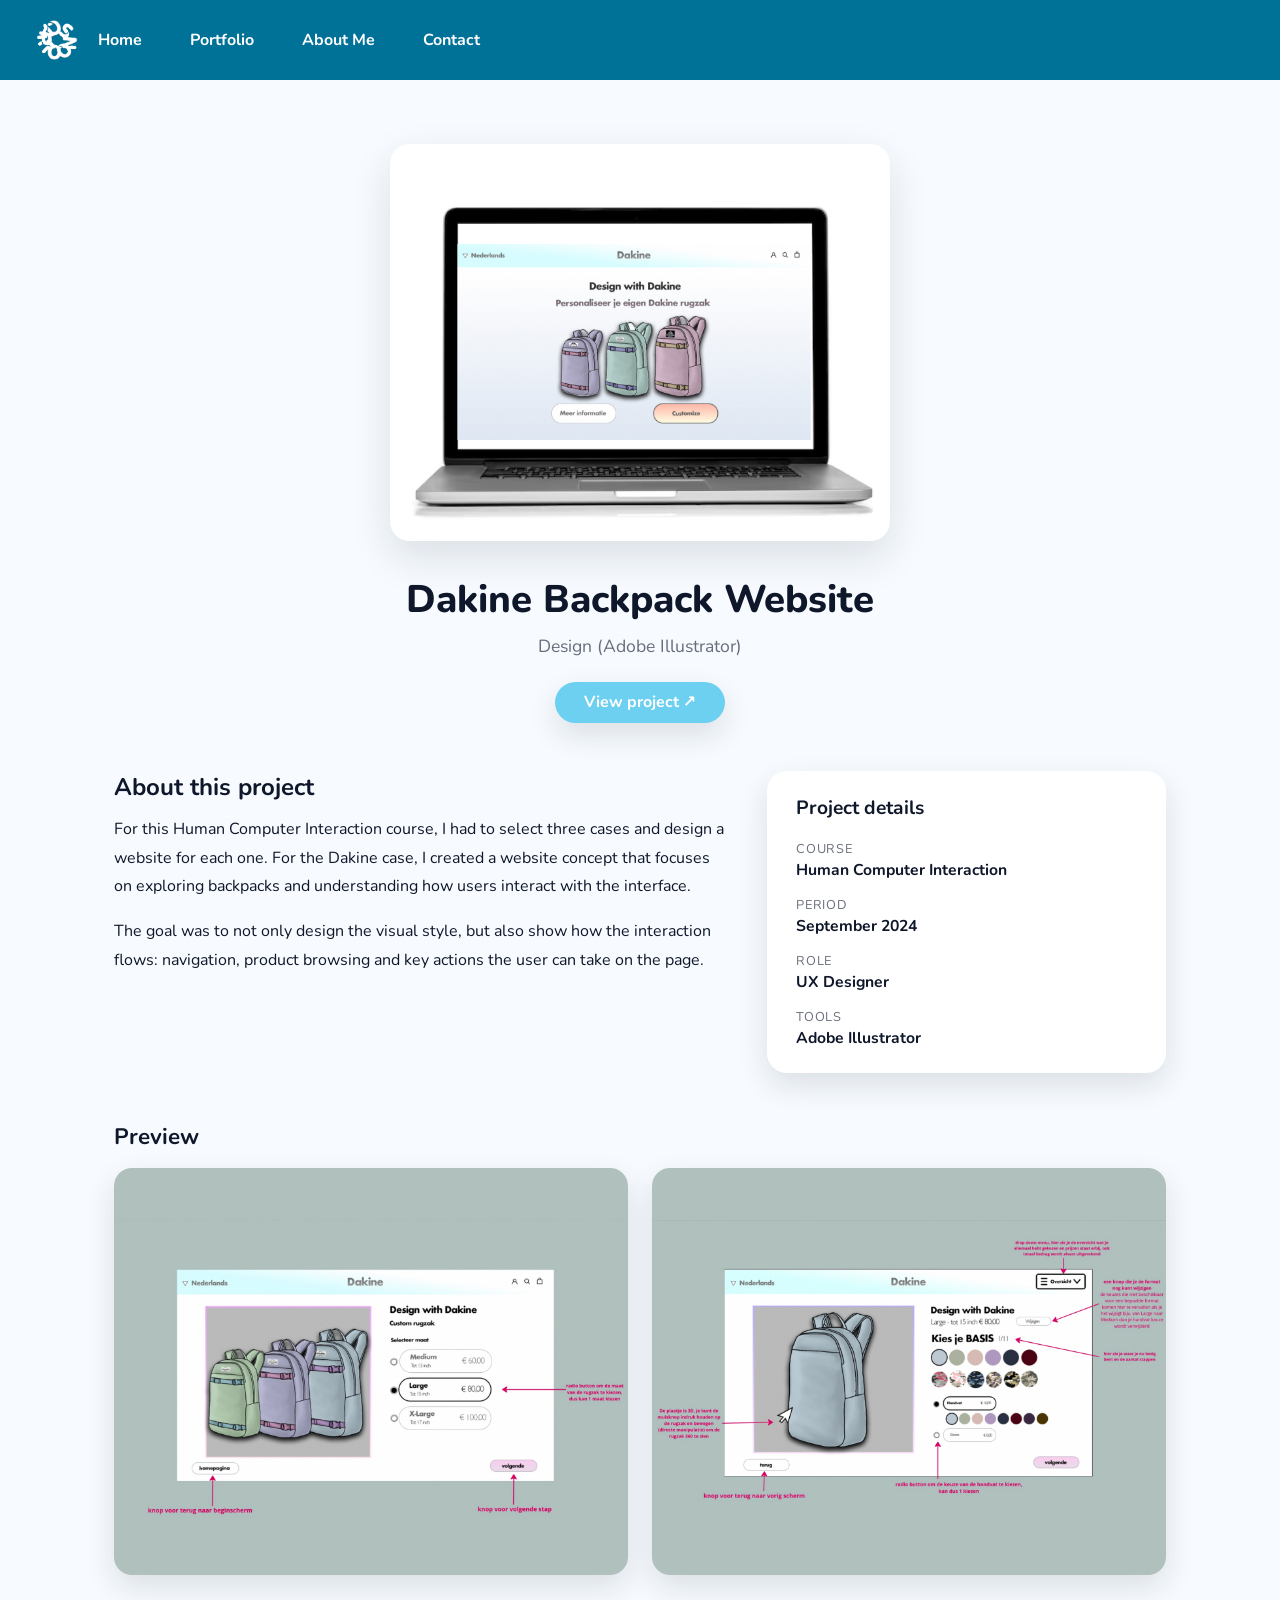
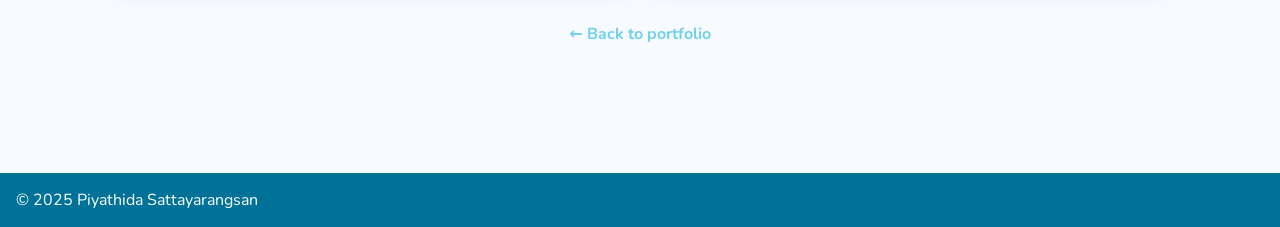
==== 1.html @ 5d140eda "Add files via upload" ====
<!DOCTYPE html>
<html lang="nl">
<head>
  <meta charset="UTF-8">
  <title>Portfolio</title>
  <meta name="viewport" content="width=device-width, initial-scale=1.0">
  <link rel="stylesheet" href="style.css">
</head>

<body class="project">
  <header>
    <!-- zelfde header als je homepagina -->
    <a href="./index.html">
      <img src="images/logo-cartoon.png" alt="homepagina">
    </a>

    <!-- hamburger button + nav zoals op je index -->
    <button aria-hidden="true">
      <!-- jouw svg -->
    </button>

    <nav>
      <button aria-label="Sluit menu">
        <!-- jouw close svg -->
      </button>
      <ul>
        <li><a href="index.html#home">Home</a></li>
        <li><a href="index.html#portfolio">Portfolio</a></li>
        <li><a href="index.html#aboutme">About Me</a></li>
        <li><a href="index.html#contact">Contact</a></li>
      </ul>
    </nav>
  </header>
   
  <main>

    <!-- HERO AFBEELDING -->
    <section class="project-hero">
      <img src="images/dakine.png" alt="Dakine backpack website">
    </section>

    <!-- TITEL + LINK -->
    <section class="project-header">
      <h1>Dakine Backpack Website</h1>
      <p class="project-subtitle">Design (Adobe Illustrator)</p>

      <a class="project-link" href="pdf/Design With Dakine-Cartoon Sattayarangsan-Klas Roze-Versie 06-10-24.pdf" target="_blank" rel="noopener">
        View project ↗
      </a>
    </section>

    <!-- TEKST + META IN TWEE KOLOMMEN -->
    <section class="project-layout">
      <div class="project-text">
        <h2>About this project</h2>
        <p>
          For this Human Computer Interaction course, I had to select three cases
          and design a website for each one. For the Dakine case, I created a
          website concept that focuses on exploring backpacks and understanding
          how users interact with the interface.
        </p>
        <p>
          The goal was to not only design the visual style, but also show how the
          interaction flows: navigation, product browsing and key actions the user
          can take on the page.
        </p>
      </div>

      <div class="project-meta">
        <h3>Project details</h3>
        <ul>
          <li>
            <span>Course</span>
            <strong>Human Computer Interaction</strong>
          </li>
          <li>
            <span>Period</span>
            <strong>September 2024</strong>
          </li>
          <li>
            <span>Role</span>
            <strong>UX Designer</strong>
          </li>
          <li>
            <span>Tools</span>
            <strong>Adobe Illustrator</strong>
          </li>
        </ul>
      </div>
    </section>

    <!-- EXTRA BEELDEN (OPTIONEEL) -->
    <section class="project-gallery">
      <h2>Preview</h2>
      <div class="project-gallery-grid">
        <img src="images/dakine1.jpg" alt="Dakine detail screen 1">
        <img src="images/dakine2.jpg" alt="Dakine detail screen 2">
      </div>
    </section>

    <!-- TERUGKNOP -->
    <section class="project-back">
      <a href="index.html#portfolio">← Back to portfolio</a>
    </section>

  </main>

  <footer>
    <p>© 2025 Piyathida Sattayarangsan</p>
  </footer>

  <script src="script.js"></script>
</body>
</html>
---- style.css ----
@import url('https://fonts.googleapis.com/css2?family=Nunito:ital,wght@0,200..1000;1,200..1000&display=swap');
/* ========= KLEUREN (OCEAN BUBBLES THEME) ========= */
:root {
  /* Backgrounds */
  --bg-color: #f7fbff;                 /* zachte oceaan-wit */
  --light-color: #ffffff;

  /* Ocean section colors */
  --ocean-bg: #81cce5;                 /* licht ocean */
  --ocean-bg-soft: #c3ecf9;            /* extra zacht */
  --bubble-color: rgba(255, 255, 255, 0.35);

  /* Brand */
  --primary-color: #6ed0f0;            /* link/accents */
  --second-color: #309cc1;             /* header/footer */
  --hover-color: #007298;              /* hover donkerder */

  /* Text */
  --dark-color: #0f172a;
  --mid-color: rgba(15, 23, 42, 0.62);

  /* UI */
  --border-color: rgba(15, 23, 42, 0.10);
  --shadow-color: rgba(15, 23, 42, 0.12);

  /* Transparant overlay (voor hero + menu overlay) */
  --transparant-color: rgba(43, 127, 184, 0.35);
}

/* ========= Dark mode ========= */
@media (prefers-color-scheme: dark) {
  :root {
    --bg-color: #061327;
    --light-color: #0b1b33;

    --ocean-bg: #0b3a54;
    --ocean-bg-soft: #0b2a45;
    --bubble-color: rgba(255, 255, 255, 0.10);

    --primary-color: #7dd3fc;
    --second-color: #0b2a45;
    --hover-color: #38bdf8;

    --dark-color: #eaf2ff;
    --mid-color: rgba(234, 242, 255, 0.70);

    --border-color: rgba(234, 242, 255, 0.12);
    --shadow-color: rgba(0, 0, 0, 0.55);

    --transparant-color: rgba(11, 42, 69, 0.65);
  }
}

/* ========= Hoge contrast ========= */
@media (prefers-contrast: more) {
  :root {
    --bg-color: #ffffff;
    --light-color: #ffffff;

    --primary-color: #003b73;
    --second-color: #003b73;
    --hover-color: #001a33;

    --dark-color: #000000;
    --mid-color: #111111;

    --border-color: #000000;
    --shadow-color: rgba(0, 0, 0, 0.35);

    --transparant-color: rgba(0, 59, 115, 0.20);

    --ocean-bg: #cfeaf3;
    --ocean-bg-soft: #eaf6fb;
    --bubble-color: rgba(255, 255, 255, 0.25);
  }

header li a, footer nav a, section a {
    text-decoration: underline;
  }
}


/* ========= REDUCE ANIMATION ========= */
@media (prefers-reduced-motion: reduce) {
  .index #home .hero-photo, .index #home .hero-photo::before {
    animation: none;
  }

  .reveal {
    opacity: 1;
    transform: none;
    transition: none;
  }
}

/* ========= SCROLL REVEAL ========= */

.reveal {
  opacity: 0;
  transform: translateY(40px);
  transition:
    opacity 0.7s ease,
    transform 0.7s ease;
}

/* wanneer zichtbaar */
.reveal.active {
  opacity: 1;
  transform: translateY(0);
}

/* kleine variatie (optioneel) */
.reveal.delay-1 { transition-delay: 0.1s; }
.reveal.delay-2 { transition-delay: 0.2s; }
.reveal.delay-3 { transition-delay: 0.3s; }

/* ========= GLOBAL ========= */
* {
  margin: 0;
  padding: 0;
  box-sizing: border-box;
  font-family: "Nunito", system-ui, -apple-system, BlinkMacSystemFont, sans-serif;
}

body {
  background-color: var(--bg-color);
}

/* skiplink */
.skiplink { 
  position: absolute; 
  top: -9999px; 
  left: 0; 
  background: var(--dark-color); 
  color: var(--light-color); 
  padding: 8px; 
  z-index: 100; 
} 

.skiplink:focus { 
  top: 0; 
}

/* ========= HEADER / NAV ========= */

header {
  background-color: var(--hover-color);
  display: flex;
  align-items: center;
  justify-content: flex-start;
  position: sticky;
  top: 0;
  z-index: 9999;
  padding: 0em 2em;
}

header img { 
  width: 50px;
  padding: 1em 0em;
  display: block;
}

header > nav ul li {
  padding: 1em 1em;
  list-style: none;
}

header li a {
  color: var(--light-color);
  text-decoration: none;
  font-weight: 700;
}

header li a:hover {
  color: var(--primary-color);
}

header button {
  appearance: none;
  border: none;
  background-color: transparent;
  height: 1rem;
  width: 1rem;
  margin-left: 1em;
  cursor: pointer;
}

header button svg {
  height: 100%;
  width: 100%;
}

/* MENU BUTTON VOLGORDE */
header > button {
  order: -1;
}

/* HET MENU (mobile overlay) */
header > nav {
  position: fixed;
  top: 0;
  left: 0;
  right: 0;
  bottom: 0;
  translate: 100%;
  display: none;
}

/* als het menu open is */
header > nav.toonMenu {
  display: block;
  translate: 0%;
  transition: 0.3s;
  padding: 2em;
  background:var(--transparant-color);
  backdrop-filter: blur(20px);
  background-size: 3em;
}

header > nav.toonMenu a {
  color: var(--light-color);
  font-size: 1.2rem;
}

header > nav.toonMenu li {
  background-color: transparent;
}

header > nav.toonMenu rect {
  appearance: none;
  border: none;
  background-color: transparent;
  height: 0;
  width: 0;
  padding-top: 0;
}
/* ========= HERO ========= */

.index #home {
  position: relative;
  overflow: hidden;

  /* ocean achtergrond */
  background: linear-gradient(180deg, var(--ocean-bg), var(--ocean-bg-soft), var(--bg-color));
  padding: 6.5em 2em;

  display: grid;
  grid-template-columns: 340px minmax(320px, 760px);
  column-gap: 3.5rem;
  row-gap: 1.5rem;
  align-items: center;
  justify-content: center;
}

/* ===== BUBBELS (meerdere lagen) ===== */
.index #home::before, .index #contact::before,.index #contact::after {
  content: "";
  position: absolute;
  inset: -40px;
  pointer-events: none;

  /* meerdere bubbels met radial-gradients */
  background:
    radial-gradient(circle at 12% 30%, rgba(255,255,255,0.28) 0 70px, transparent 72px),
    radial-gradient(circle at 20% 70%, rgba(255,255,255,0.18) 0 55px, transparent 57px),
    radial-gradient(circle at 38% 20%, rgba(255,255,255,0.15) 0 40px, transparent 42px),
    radial-gradient(circle at 60% 35%, rgba(255,255,255,0.14) 0 65px, transparent 67px),
    radial-gradient(circle at 78% 18%, rgba(255,255,255,0.16) 0 48px, transparent 50px),
    radial-gradient(circle at 88% 55%, rgba(255,255,255,0.12) 0 80px, transparent 82px),
    radial-gradient(circle at 70% 80%, rgba(255,255,255,0.10) 0 60px, transparent 62px);
  filter: blur(1px);
  opacity: 0.95;

  animation: bubbleFloat 2s ease-in-out infinite;
}

/* extra zachte haze laag */
.index #home::after {
  content: "";
  position: absolute;
  inset: 0;
  pointer-events: none;
  background: radial-gradient(circle at 50% 40%, rgba(255,255,255,0.10), transparent 60%);
  opacity: 0.9;
}

/* ===== FOTO ===== */
.index #home .hero-photo {
  grid-row: 1 / span 3;
  justify-self: center;
  position: relative;
  z-index: 2;

  width: 290px;
  height: 290px;
  border-radius: 999px;
  overflow: hidden;

  border: 5px solid rgba(255, 255, 255, 0.55);
  box-shadow: 0 26px 70px rgba(15, 23, 42, 0.25);
  animation: softFloat 9s ease-in-out infinite;
}


.index #home .hero-photo::before {
  content: "";
  position: absolute;
  inset: -28px;
  border-radius: 50%;
  background: rgba(255, 255, 255, 0.18);
  filter: blur(18px);
  z-index: -1;
  pointer-events: none;
  
}

.index #home .hero-photo img {
  width: 100%;
  height: 100%;
  object-fit: cover;
  transform: scale(1.03);
}

/* ===== GLASS PANEL voor LEESBAARHEID (tekst + buttons) ===== */
.index #home h1, .index #home p, .index #home > div:last-of-type {
  position: relative;
  z-index: 3;
}

.index #home h1 {
  font-size: 2rem;
  line-height: 1.4;
  font-weight: 900;
  color: #ffffff;
  text-shadow: 0 10px 25px rgba(15, 23, 42, 0.35);
}

/* tekst in een echte card */
.index #home p {
  margin-top: 0.9rem;
  max-width: 44rem;
  font-size: 1rem;
  line-height: 1.7;
  color: rgba(255, 255, 255, 0.96);
  text-shadow: 0 6px 18px rgba(15, 23, 42, 0.25);
  background: rgba(15, 23, 42, 0.18);
  border: 1px solid rgba(255, 255, 255, 0.18);
  padding: 1.05rem 1.2rem;
  border-radius: 18px;
  backdrop-filter: blur(10px);
}

/* ===== BUTTONS ===== */
.index #home > div:last-of-type {
  display: flex;
  gap: 1rem;
  flex-wrap: wrap;
  margin-top: 1.2rem;
}

.index #home > div:last-of-type a {
  background: rgba(255, 255, 255, 0.96);
  color: var(--dark-color);
  padding: 0.7em 1.6em;
  border-radius: 999px;
  font-weight: 800;
  text-decoration: none;

  box-shadow: 0 14px 35px rgba(15, 23, 42, 0.14);
  transition: transform 0.25s ease, box-shadow 0.25s ease, background 0.25s ease, color 0.25s ease;
}

.index #home > div:last-of-type a:hover {
  transform: translateY(-3px);
  box-shadow: 0 22px 55px rgba(15, 23, 42, 0.22);
  background: var(--hover-color);
  color: var(--light-color);
}

.index #home > div:last-of-type a:focus-visible {
  outline: 3px solid rgba(255, 255, 255, 0.95);
  outline-offset: 4px;
}

/* ===== ANIMATIES ===== */
@keyframes softFloat {
  0% { transform: translateY(0); }
  50% { transform: translateY(-10px); }
  100% { transform: translateY(0); }
}

@keyframes bubbleFloat {
  0% {
    transform: translateY(0) translateX(0);
  }
  50% {
    transform: translateY(-20px) translateX(10px);
  }
  100% {
    transform: translateY(0) translateX(0);
  }
}


/* ========= PORTFOLIO (SECTION 2) ========= */

.index section:nth-of-type(2) h2 {
  padding: 1.5em 0 0.5em;
  color: var(--dark-color);
  font-size: 2rem;
  text-align: center;
  font-weight: 800;
}

.index section:nth-of-type(2) h3 {
  padding-top: 1em;
  color: var(--dark-color);
  font-size: 1.2rem;
  text-align: center;
} 

.index section:nth-of-type(2) p {
  text-align: center;
  font-size: 1rem;
} 

/* Portfolio grid container – alleen de wrapper-div in #portfolio */
.index #portfolio > div {
  display: grid;
  grid-template-columns: repeat(3, 1fr);
  gap: 2rem;
  place-items: center;
  margin: 1.5em;
}

/* Elk projectkaartje */
.index #portfolio article {
  display: flex;
  flex-direction: column;
  align-items: center;
  justify-content: center;
  text-align: center;
  gap: 0.75rem;
  min-height: 320px;
}

/* Afbeelding in kaartje */
.index #portfolio article img {
  max-width: 300px;
  height: auto;
  border-radius: 10px;
  box-shadow: 0 16px 40px var(--shadow-color);
  transition: transform 0.25s ease, box-shadow 0.25s ease;
}

.index #portfolio article img:hover {
  transform: translateY(-3px);
  box-shadow: 0 5px 20px var(--primary-color);
}

/* ========= ABOUT ME (SECTION 3) ========= */

.index #aboutme {
  width: 100%;
  display: flex;
  justify-content: center;
  padding-top: 1rem;
}

/* De hele kaart */
.index #aboutme article {
  background-color: var(--light-color);
  border-radius: 24px;
  box-shadow: 0 16px 40px var(--shadow-color);
  margin: 2em 1.5em;
  max-width: 1100px;
  width: 100%;
  padding: 3rem 3.5rem;
  display: flex;
  flex-direction: column;
  gap: 1.5rem;
}

/* Titel in de kaart */
.index #aboutme article > h2 {
  font-size: 2rem;
  font-weight: 800;
  color: var(--dark-color);
  margin-bottom: .5rem;
}

/* Eerste blok: foto + lange tekst */
.index #aboutme article > div:first-of-type {
  display: flex;
  gap: 2rem;
  align-items: flex-start;
}

/* Foto */
.index #aboutme article img {
  width: 200px;
  max-width: 100%;
  border-radius: 400px;
  object-fit: cover;
}

/* Intro-tekst naast de foto */
.index #aboutme .about-text {
  font-size: 1rem;
  line-height: 1.7;
  color: var(--dark-color);
}

/* wrapper */
.about-text {
  position: relative;
}

/* standaard: volledige tekst zichtbaar (desktop) */
.about-text p {
  margin-bottom: 0.5rem;
}

/* Education timeline */

.index #aboutme #education {
  list-style: none;
  padding-left: 1.5rem;
  border-left: 3px solid var(--primary-color);
  display: flex;
  flex-direction: column;
  gap: 1.75rem;
  margin-top: 0.5rem;
}

.index #aboutme #education li {
  position: relative;
}

/* bolletje op de lijn */
.index #aboutme #education li::before {
  content: "";
  position: absolute;
  left: -1.05rem;
  top: 0.4rem;
  width: 10px;
  height: 10px;
  background: var(--primary-color);
  border-radius: 50%;
}

/* eerste regel: datum */
.index #aboutme #education li p:first-of-type {
  font-weight: 600;
  color: var(--mid-color);
  margin-bottom: 0.15rem;
}

/* schoolnaam */
.index #aboutme #education h4 {
  font-size: 1.1rem;
  font-weight: 800;
  margin-bottom: 0.15rem;
}

/* beschrijving (laatste p) */
.index #aboutme #education li p:last-of-type {
  margin: 0;
  font-size: 0.95rem;
  line-height: 1.5;
}

/* Soft & Hard skills naast elkaar */

.index #aboutme article .skills-wrapper {
  display: flex;
  gap: 3rem;
  width: 100%;
  margin-top: 1rem;
}

.index #aboutme article .skills-column {
  flex: 1;
}

.index #aboutme ul {
  list-style: none;
  padding-left: 0;
}

/* ========= CONTACT SECTION ========= */
.index #contact {
  position: relative;
  overflow: hidden;
  text-align: center;
  background: linear-gradient(180deg, var(--bg-color), var(--light-color), var(--ocean-bg-soft), var(--ocean-bg));
  padding: 6.5em 2em;
}

/* titel + tekst */
.index #contact h2, .index #contact > p  {
  margin-bottom: 0.6rem;
  position: relative;
  z-index: 1;
  font-size: 2rem;
  line-height: 1.4;
  font-weight: 900;
  color:var(--second-color);
  text-shadow: 0 10px 25px rgba(27, 100, 145, 0.35);
}

.index #contact > p  {
  font-size: 1.5rem;
  font-weight: 500;
}


/* ========= CONTACT CARD ========= */
.index #contact-card {
  position: relative;
  z-index: 1;
  max-width: 520px;
  margin: 0 auto;
  padding: 2rem 2.4rem;
  text-align: left;
  color: rgba(255, 255, 255, 0.96);
  text-shadow: 0 6px 18px rgba(15, 23, 42, 0.25);
  background: rgba(39, 171, 207, 0.455);
  border: 1px solid rgba(255, 255, 255, 0.18);
  padding: 1.05rem 1.2rem;
  border-radius: 18px;
  backdrop-filter: blur(10px);
}

/* kleine bubble-glow achter de card */
.index #contact-card::before {
  content: "";
  position: absolute;
  width: 220px;
  height: 220px;
  top: -90px;
  right: -90px;
  border-radius: 50%;
  background: rgba(255, 255, 255, 0.25);
  filter: blur(14px);
  z-index: -1;
  pointer-events: none;
}

/* rijen (label links, waarde rechts) */
.index #contact-card p {
  display: grid;
  grid-template-columns: 110px 1fr;
  gap: 0.8rem;
  align-items: center;
  margin: 0;
  padding: 0.95rem 0;
}

.index #contact-card p + p {
  border-top: 1px solid rgba(15, 23, 42, 0.08);
}

/* labels */
.index #contact-card strong {
  font-size: 1.2rem;
  font-weight: 900;
  color: var(--light-color);
}

/* links */
.index #contact-card a {
  color: var(--light-color);
  font-weight: 600;
  font-size: 1.2rem;
  text-decoration: none;
  transition: transform 0.2s ease, color 0.2s ease;
}

.index #contact-card a:hover {
  color: var(--hover-color);
  text-decoration: underline;
}
/* ========= SUBTIELE BUBBEL ANIMATIE (OPTIONEEL) ========= */
@keyframes bubbleFloat {
  0% { transform: translateY(0); }
  50% { transform: translateY(-12px); }
  100% { transform: translateY(0); }
}

.index #contact::before {
  animation: bubbleFloat 10s ease-in-out infinite;
}

.index #contact::after {
  animation: bubbleFloat 14s ease-in-out infinite;
}

/* ========= FOOTER ========= */

footer {
  background-color: var(--hover-color);
  padding: 1em;
}

footer > p {
  color: var(--light-color);
  text-align: left;
  font-size: 1rem;
}

/* ========== PROJECTPAGINA ========== */

body.project {
    background-color: var(--bg-color);
  }
  
  .project main {
    max-width: 1100px;
    margin: 0 auto 4rem;
    padding: 2rem 1.5rem 4rem;
  }
  
  /* Hero-afbeelding */
  .project .project-hero img {
    width: 100%;
    max-width: 500px;
    margin: 2rem auto;
    display: block;
    border-radius: 20px;
    box-shadow: 0 16px 40px var(--shadow-color);
  }
  
  /* Titel + button */
  .project .project-header {
    text-align: center;
    margin-bottom: 3rem;
  }
  
  .project .project-header h1 {
    font-size: 2.4rem;
    font-weight: 800;
    color: var(--dark-color);
  }
  
  .project .project-header .project-subtitle {
    font-size: 1.1rem;
    color: var(--mid-color);
    margin: .5rem 0 1.5rem;
  }
  
  /* Link button naar werk */
  .project .project-link {
    display: inline-block;
    background-color: var(--primary-color);
    color: var(--light-color);
    padding: 0.6rem 1.8rem;
    border-radius: 999px;
    font-weight: 700;
    text-decoration: none;
    box-shadow: 0 12px 30px var(--shadow-color);
    transition: transform .2s ease, box-shadow .2s ease, background .2s ease;
  }
  
  .project .project-link:hover {
    background-color: var(--hover-color);
    transform: translateY(-2px);
    box-shadow: 0 16px 40px var(--shadow-color);
  }
  
  /* Hoofd-layout: tekst + details */
  .project .project-layout {
    display: grid;
    grid-template-columns: 2fr 1.3fr;
    gap: 2.5rem;
    align-items: flex-start;
    margin-bottom: 3rem;
  }
  
  .project .project-text h2 {
    font-size: 1.5rem;
    margin-bottom: .75rem;
    color: var(--dark-color);
  }
  
  .project .project-text p {
    line-height: 1.8;
    color: var(--dark-color);
    margin-bottom: 1rem;
  }
  
  /* Meta blok rechts */
  .project .project-meta {
    background-color: var(--light-color);
    border-radius: 20px;
    padding: 1.5rem 1.8rem;
    box-shadow: 0 12px 30px var(--shadow-color);
  }
  
  .project .project-meta h3 {
    font-size: 1.2rem;
    margin-bottom: 1rem;
    color: var(--dark-color);
  }
  
  .project .project-meta ul {
    list-style: none;
    padding: 0;
    margin: 0;
    display: flex;
    flex-direction: column;
    gap: .75rem;
  }
  
  .project .project-meta li span {
    font-size: .8rem;
    text-transform: uppercase;
    letter-spacing: .06em;
    color: var(--mid-color);
  }
  
  .project .project-meta li strong {
    display: block;
    font-size: .98rem;
    color: var(--dark-color);
  }
  
  /* Gallery */
  .project .project-gallery {
    margin-bottom: 3rem;
  }
  
  .project .project-gallery h2 {
    font-size: 1.4rem;
    margin-bottom: 1rem;
    color: var(--dark-color);
  }
  
  .project .project-gallery-grid {
    display: grid;
    grid-template-columns: repeat(2, minmax(0, 1fr));
    gap: 1.5rem;
  }
  
  .project .project-gallery-grid img {
    width: 100%;
    border-radius: 18px;
    box-shadow: 0 12px 30px var(--shadow-color);
  }
  
  /* Terug-link */
  .project .project-back {
    text-align: center;
    margin-top: 2rem;
  }
  
  .project .project-back a {
    text-decoration: none;
    color: var(--primary-color);
    font-weight: 700;
    font-size: 1rem;
  }
  
  .project .project-back a:hover {
    text-decoration: underline;
  }
  
  /* Responsive */
  @media (max-width: 900px) {
    .project main {
      padding: 1.5rem 1rem 3rem;
    }
  
    .project .project-layout {
      grid-template-columns: 1fr;
    }
  
    .project .project-meta {
      margin-top: .5rem;
    }
  
    .project .project-gallery-grid {
      grid-template-columns: 1fr;
    }
  }
  


/* ========= RESPONSIVE ========= */

/* kleiner dan 1000px */
@media (max-width: 1000px) {
  .index #home {
    grid-template-columns: 1fr;
    padding: 5.5em 1.5em;
    text-align: center;
  }

  .index #home .hero-photo {
    grid-row: auto;
  }

  .index #home h1, .index #home p {
    text-align: center;
    margin-left: auto;
    margin-right: auto;
  }

  .index #home > div:last-of-type {
    justify-content: center;
  }

  .index #home::before {
    left: 50%;
    top: 15%;
    transform: translateX(-50%);
    width: 480px;
    height: 480px;
  }

  .index #home::after {
    right: -260px;
    top: -260px;
  }

  .index #portfolio > div {
    grid-template-columns: 1fr;
    justify-items: center;
    align-items: center;
  }

  .index #portfolio article {
    min-height: 200px;
  }

  .index #portfolio article img {
    max-width: 220px;
  }

  .index #aboutme article .skills-wrapper {
    flex-direction: column;
    gap: 2rem;
  }

  .index #aboutme article > div:first-of-type {
    flex-direction: column;
  }

  .index section:nth-of-type(2) {
    padding: 0 1.5rem;
  }

  .about-text p {
    max-height: 7em;     
    overflow: hidden;
    transition: max-height 0.4s ease;
  }

  .about-text p.expanded {
    max-height: 100vh;        /* openklappen */
  }

  .read-more-btn {
    background: none;
    border: none;
    color: var(--primary-color);
    font-weight: 700;
    padding: 0;
    cursor: pointer;
    font-size: 1rem;
  }

  .index #contact-card a {
  text-decoration: underline;
  }
}

/* groter dan 1000px */
@media (min-width: 1000px) {
  header > button {
    display: none;
  }
  
  header > nav {
    position: static;
    translate: unset;
    background: none;
    display: block;
  }
  
  header > nav button {
    display: none;
  }
  
  header > nav ul {
    display: flex;
    gap: 1em; 
  }
  
  header > nav a {
    display: flex;
    flex-direction: column;
    border: none;
  }
  
  header > a:last-of-type {
    display: flex;
    flex-direction: row;
  }

  .read-more-btn {
    display: none;
  }
}
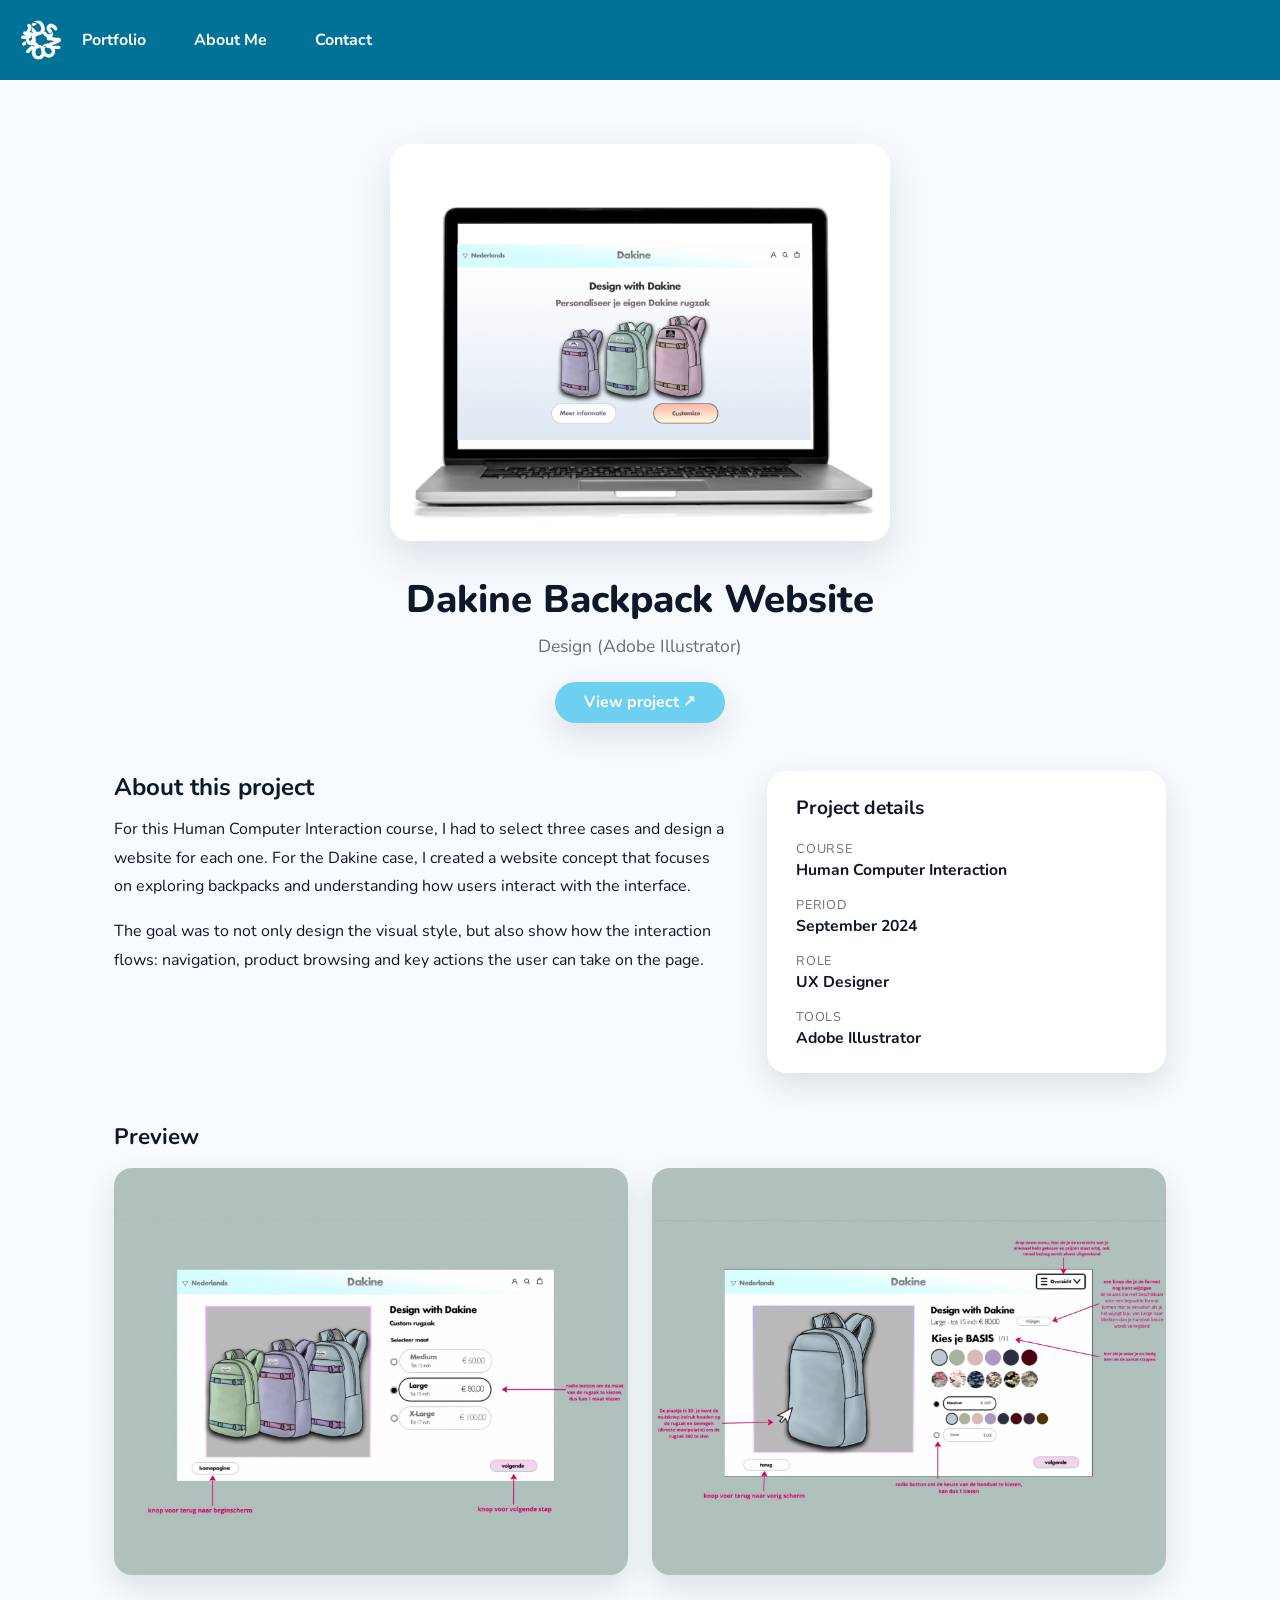
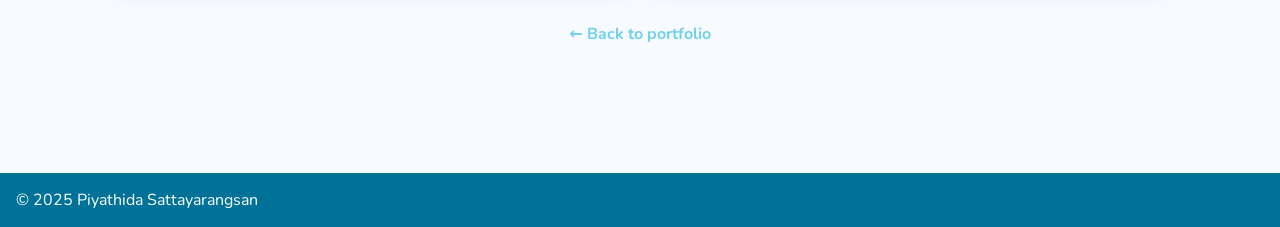
==== commit 4881f97e: "Add files via upload" ====
--- a/1.html
+++ b/1.html
@@ -8,29 +8,40 @@
 </head>
 
 <body class="project">
-  <header>
-    <!-- zelfde header als je homepagina -->
-    <a href="./index.html">
-      <img src="images/logo-cartoon.png" alt="homepagina">
-    </a>
+    <header>
+        <!-- skip link https://www.gxsoftware.com/nl/blog/zo-zet-je-skiplinks-in-op-je-website -->
+        <a href="#main-content" class="skiplink">Naar hoofdinhoud</a>
+        <!-- Logo -->
+        <a href="./index.html">
+          <img src="images/logo-cartoon.png" alt="homepagina">
+        </a>
+      <!-- Eigen hamburger button -->
+        <button aria-hidden="true">
+          <!-- Uploaded to: SVG Repo, www.svgrepo.com, Generator: SVG Repo Mixer Tools -->
+          <svg width="800px" height="800px" viewBox="0 0 24 24" fill="none" xmlns="http://www.w3.org/2000/svg">
+          <g>
+          <path id="Vector" d="M3 15H21M3 9H21" stroke="#FFFFFF" stroke-width="4" stroke-linecap="round" stroke-linejoin="round"/>
+          </g>
+          </svg>
+        </button>
 
-    <!-- hamburger button + nav zoals op je index -->
-    <button aria-hidden="true">
-      <!-- jouw svg -->
-    </button>
-
-    <nav>
-      <button aria-label="Sluit menu">
-        <!-- jouw close svg -->
-      </button>
-      <ul>
-        <li><a href="index.html#home">Home</a></li>
-        <li><a href="index.html#portfolio">Portfolio</a></li>
-        <li><a href="index.html#aboutme">About Me</a></li>
-        <li><a href="index.html#contact">Contact</a></li>
-      </ul>
-    </nav>
-  </header>
+      <!-- Nav -->
+        <nav>
+          <button aria-label="Sluit menu">
+            <!-- Uploaded to: SVG Repo, www.svgrepo.com, Generator: SVG Repo Mixer Tools -->
+            <svg width="800px" height="800px" viewBox="0 0 24 24" fill="none" xmlns="http://www.w3.org/2000/svg">
+            <rect width="24" height="24" fill="white"/>
+            <path d="M7 17L16.8995 7.10051" stroke="#FFFFFF" stroke-width="4" stroke-linecap="round" stroke-linejoin="round"/>
+            <path d="M7 7.00001L16.8995 16.8995" stroke="#FFFFFF" stroke-width="4" stroke-linecap="round" stroke-linejoin="round"/>
+            </svg>
+          </button>
+          <ul>
+            <li><a href="./index.html#portfolio">Portfolio</a></li>
+            <li><a href="./index.html#aboutme">About Me</a></li>
+            <li><a href="./index.html#contact">Contact</a></li>
+          </ul>
+        </nav>
+    </header>
    
   <main>
 
--- a/style.css
+++ b/style.css
@@ -1,4 +1,9 @@
 @import url('https://fonts.googleapis.com/css2?family=Nunito:ital,wght@0,200..1000;1,200..1000&display=swap');
+
+html {
+  scroll-behavior: smooth;
+}
+
 /* ========= KLEUREN (OCEAN BUBBLES THEME) ========= */
 :root {
   /* Backgrounds */
@@ -151,7 +156,7 @@
   position: sticky;
   top: 0;
   z-index: 9999;
-  padding: 0em 2em;
+  padding: 0em 1em;
 }
 
 header img { 
@@ -211,7 +216,8 @@
   display: block;
   translate: 0%;
   transition: 0.3s;
-  padding: 2em;
+  padding: 1em;
+  padding-top: 2em;
   background:var(--transparant-color);
   backdrop-filter: blur(20px);
   background-size: 3em;
@@ -663,7 +669,7 @@
 
 /* labels */
 .index #contact-card strong {
-  font-size: 1.2rem;
+  font-size: 1rem;
   font-weight: 900;
   color: var(--light-color);
 }
@@ -672,7 +678,7 @@
 .index #contact-card a {
   color: var(--light-color);
   font-weight: 600;
-  font-size: 1.2rem;
+  font-size: 1rem;
   text-decoration: none;
   transition: transform 0.2s ease, color 0.2s ease;
 }
@@ -1011,4 +1017,8 @@
   .read-more-btn {
     display: none;
   }
-}
+
+  .index #contact-card strong, .index #contact-card a {
+    font-size: 1.2rem;
+  }
+}
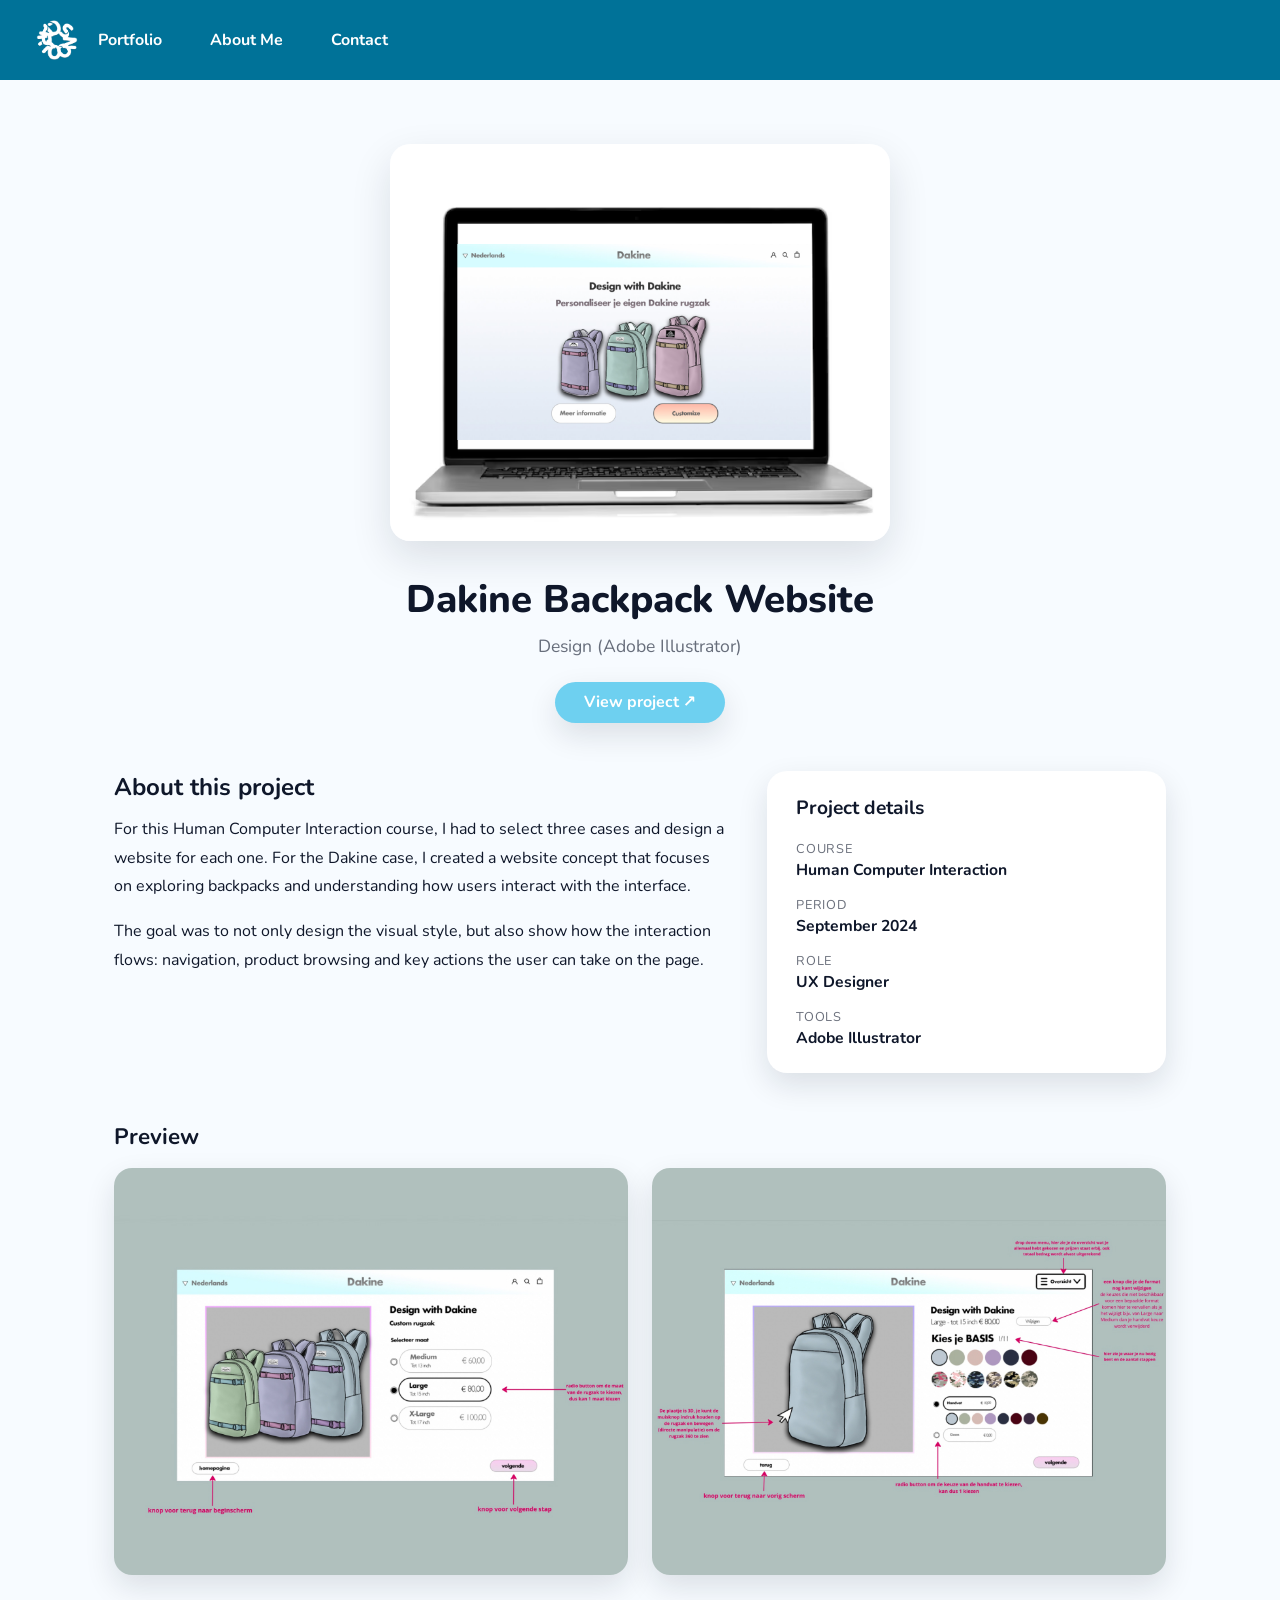
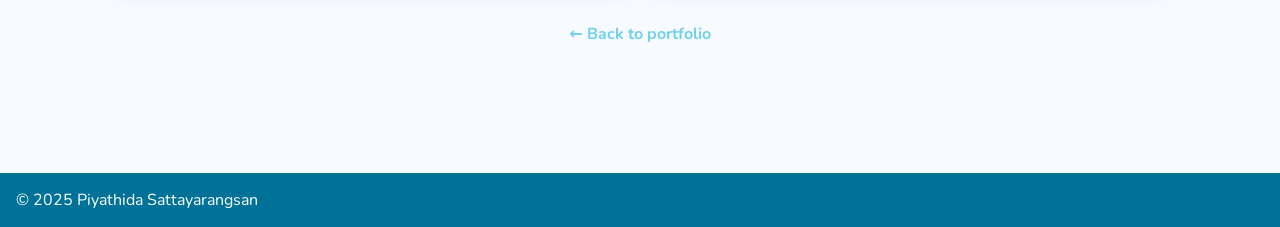
==== commit cd30325a: "Add files via upload" ====
--- a/1.html
+++ b/1.html
@@ -1,5 +1,5 @@
 <!DOCTYPE html>
-<html lang="nl">
+<html lang="en">
 <head>
   <meta charset="UTF-8">
   <title>Portfolio</title>
--- a/style.css
+++ b/style.css
@@ -4,21 +4,21 @@
   scroll-behavior: smooth;
 }
 
-/* ========= KLEUREN (OCEAN BUBBLES THEME) ========= */
+/* ========= KLEUREN ========= */
 :root {
   /* Backgrounds */
-  --bg-color: #f7fbff;                 /* zachte oceaan-wit */
+  --bg-color: #f7fbff;                 
   --light-color: #ffffff;
 
   /* Ocean section colors */
-  --ocean-bg: #81cce5;                 /* licht ocean */
-  --ocean-bg-soft: #c3ecf9;            /* extra zacht */
+  --ocean-bg: #81cce5;                 
+  --ocean-bg-soft: #c3ecf9;           
   --bubble-color: rgba(255, 255, 255, 0.35);
 
   /* Brand */
-  --primary-color: #6ed0f0;            /* link/accents */
-  --second-color: #309cc1;             /* header/footer */
-  --hover-color: #007298;              /* hover donkerder */
+  --primary-color: #6ed0f0;            
+  --second-color: #309cc1;             
+  --hover-color: #007298;              
 
   /* Text */
   --dark-color: #0f172a;
@@ -30,58 +30,6 @@
 
   /* Transparant overlay (voor hero + menu overlay) */
   --transparant-color: rgba(43, 127, 184, 0.35);
-}
-
-/* ========= Dark mode ========= */
-@media (prefers-color-scheme: dark) {
-  :root {
-    --bg-color: #061327;
-    --light-color: #0b1b33;
-
-    --ocean-bg: #0b3a54;
-    --ocean-bg-soft: #0b2a45;
-    --bubble-color: rgba(255, 255, 255, 0.10);
-
-    --primary-color: #7dd3fc;
-    --second-color: #0b2a45;
-    --hover-color: #38bdf8;
-
-    --dark-color: #eaf2ff;
-    --mid-color: rgba(234, 242, 255, 0.70);
-
-    --border-color: rgba(234, 242, 255, 0.12);
-    --shadow-color: rgba(0, 0, 0, 0.55);
-
-    --transparant-color: rgba(11, 42, 69, 0.65);
-  }
-}
-
-/* ========= Hoge contrast ========= */
-@media (prefers-contrast: more) {
-  :root {
-    --bg-color: #ffffff;
-    --light-color: #ffffff;
-
-    --primary-color: #003b73;
-    --second-color: #003b73;
-    --hover-color: #001a33;
-
-    --dark-color: #000000;
-    --mid-color: #111111;
-
-    --border-color: #000000;
-    --shadow-color: rgba(0, 0, 0, 0.35);
-
-    --transparant-color: rgba(0, 59, 115, 0.20);
-
-    --ocean-bg: #cfeaf3;
-    --ocean-bg-soft: #eaf6fb;
-    --bubble-color: rgba(255, 255, 255, 0.25);
-  }
-
-header li a, footer nav a, section a {
-    text-decoration: underline;
-  }
 }
 
 
@@ -156,7 +104,7 @@
   position: sticky;
   top: 0;
   z-index: 9999;
-  padding: 0em 1em;
+  padding: 0em 2em;
 }
 
 header img { 
@@ -246,7 +194,6 @@
   position: relative;
   overflow: hidden;
 
-  /* ocean achtergrond */
   background: linear-gradient(180deg, var(--ocean-bg), var(--ocean-bg-soft), var(--bg-color));
   padding: 6.5em 2em;
 
@@ -280,7 +227,6 @@
   animation: bubbleFloat 2s ease-in-out infinite;
 }
 
-/* extra zachte haze laag */
 .index #home::after {
   content: "";
   position: absolute;
@@ -290,7 +236,6 @@
   opacity: 0.9;
 }
 
-/* ===== FOTO ===== */
 .index #home .hero-photo {
   grid-row: 1 / span 3;
   justify-self: center;
@@ -327,7 +272,6 @@
   transform: scale(1.03);
 }
 
-/* ===== GLASS PANEL voor LEESBAARHEID (tekst + buttons) ===== */
 .index #home h1, .index #home p, .index #home > div:last-of-type {
   position: relative;
   z-index: 3;
@@ -341,7 +285,6 @@
   text-shadow: 0 10px 25px rgba(15, 23, 42, 0.35);
 }
 
-/* tekst in een echte card */
 .index #home p {
   margin-top: 0.9rem;
   max-width: 44rem;
@@ -430,7 +373,6 @@
   font-size: 1rem;
 } 
 
-/* Portfolio grid container – alleen de wrapper-div in #portfolio */
 .index #portfolio > div {
   display: grid;
   grid-template-columns: repeat(3, 1fr);
@@ -439,7 +381,6 @@
   margin: 1.5em;
 }
 
-/* Elk projectkaartje */
 .index #portfolio article {
   display: flex;
   flex-direction: column;
@@ -450,7 +391,6 @@
   min-height: 320px;
 }
 
-/* Afbeelding in kaartje */
 .index #portfolio article img {
   max-width: 300px;
   height: auto;
@@ -473,7 +413,6 @@
   padding-top: 1rem;
 }
 
-/* De hele kaart */
 .index #aboutme article {
   background-color: var(--light-color);
   border-radius: 24px;
@@ -487,7 +426,6 @@
   gap: 1.5rem;
 }
 
-/* Titel in de kaart */
 .index #aboutme article > h2 {
   font-size: 2rem;
   font-weight: 800;
@@ -495,39 +433,32 @@
   margin-bottom: .5rem;
 }
 
-/* Eerste blok: foto + lange tekst */
 .index #aboutme article > div:first-of-type {
   display: flex;
   gap: 2rem;
   align-items: flex-start;
 }
 
-/* Foto */
 .index #aboutme article img {
   width: 200px;
-  max-width: 100%;
-  border-radius: 400px;
+  height: 200px;
+  border-radius: 100%;
   object-fit: cover;
 }
 
-/* Intro-tekst naast de foto */
 .index #aboutme .about-text {
   font-size: 1rem;
-  line-height: 1.7;
+  line-height: 1.5;
   color: var(--dark-color);
 }
 
-/* wrapper */
 .about-text {
   position: relative;
 }
 
-/* standaard: volledige tekst zichtbaar (desktop) */
 .about-text p {
   margin-bottom: 0.5rem;
 }
-
-/* Education timeline */
 
 .index #aboutme #education {
   list-style: none;
@@ -543,7 +474,6 @@
   position: relative;
 }
 
-/* bolletje op de lijn */
 .index #aboutme #education li::before {
   content: "";
   position: absolute;
@@ -555,28 +485,24 @@
   border-radius: 50%;
 }
 
-/* eerste regel: datum */
 .index #aboutme #education li p:first-of-type {
   font-weight: 600;
   color: var(--mid-color);
   margin-bottom: 0.15rem;
 }
 
-/* schoolnaam */
 .index #aboutme #education h4 {
   font-size: 1.1rem;
   font-weight: 800;
   margin-bottom: 0.15rem;
 }
 
-/* beschrijving (laatste p) */
 .index #aboutme #education li p:last-of-type {
   margin: 0;
   font-size: 0.95rem;
   line-height: 1.5;
 }
 
-/* Soft & Hard skills naast elkaar */
 
 .index #aboutme article .skills-wrapper {
   display: flex;
@@ -592,6 +518,16 @@
 .index #aboutme ul {
   list-style: none;
   padding-left: 0;
+}
+
+.skills-column svg{
+  width: 30px;
+  height: 30px;
+  fill: none;
+  stroke: white;
+  stroke-width: 2;
+  stroke-linecap: round;
+  stroke-linejoin: round;
 }
 
 /* ========= CONTACT SECTION ========= */
@@ -603,8 +539,7 @@
   padding: 6.5em 2em;
 }
 
-/* titel + tekst */
-.index #contact h2, .index #contact > p  {
+.index #contact h2 {
   margin-bottom: 0.6rem;
   position: relative;
   z-index: 1;
@@ -615,91 +550,175 @@
   text-shadow: 0 10px 25px rgba(27, 100, 145, 0.35);
 }
 
-.index #contact > p  {
-  font-size: 1.5rem;
-  font-weight: 500;
-}
-
-
-/* ========= CONTACT CARD ========= */
-.index #contact-card {
+.contact-card{
   position: relative;
   z-index: 1;
-  max-width: 520px;
-  margin: 0 auto;
-  padding: 2rem 2.4rem;
+  max-width: 980px;
+  margin: 2.2rem auto 0;
+  padding: 2.2rem 2.4rem;
+
+  display: grid;
+  grid-template-columns: 1.2fr 0.8fr;
+  gap: 2rem;
+  align-items: center;
+
+  background: rgba(255,255,255,0.78);
+  border: 1px solid rgba(15,23,42,0.08);
+  border-radius: 26px;
+  backdrop-filter: blur(12px);
+  box-shadow: 0 26px 70px rgba(15,23,42,0.14);
+  overflow: hidden;
+}
+
+.contact-card::before{
+  content:"";
+  position:absolute;
+  inset:0;
+  background: linear-gradient(135deg, rgba(110,208,240,0.55), rgba(48,156,193,0.35));
+  clip-path: polygon(0 0, 36% 0, 18% 100%, 0 100%);
+  opacity: 0.95;
+  pointer-events:none;
+}
+
+.contact-card::after{
+  content:"";
+  position:absolute;
+  inset:0;
+  background:
+    radial-gradient(circle at 80% 30%, rgba(110,208,240,0.18) 0 110px, transparent 112px),
+    radial-gradient(circle at 88% 70%, rgba(48,156,193,0.14) 0 140px, transparent 142px);
+  pointer-events:none;
+}
+
+.card-left, .card-right{
+  position: relative;
+  z-index: 1;
+}
+
+.card-left{
   text-align: left;
-  color: rgba(255, 255, 255, 0.96);
-  text-shadow: 0 6px 18px rgba(15, 23, 42, 0.25);
-  background: rgba(39, 171, 207, 0.455);
-  border: 1px solid rgba(255, 255, 255, 0.18);
-  padding: 1.05rem 1.2rem;
-  border-radius: 18px;
-  backdrop-filter: blur(10px);
-}
-
-/* kleine bubble-glow achter de card */
-.index #contact-card::before {
+}
+
+.card-left h3{
+  font-size: 2rem;
+  font-weight: 900;
+  color: var(--dark-color);
+  margin-bottom: .2rem;
+}
+
+.card-sub{
+  color: var(--mid-color);
+  font-weight: 700;
+  margin-bottom: 1.4rem;
+}
+
+.card-info{
+  list-style: none;
+  padding: 0;
+  margin: 0;
+  display: grid;
+  gap: .9rem;
+}
+
+.card-info li{
+  display: grid;
+  grid-template-columns: 44px 1fr;
+  gap: .9rem;
+  align-items: center;
+
+  padding: .7rem .85rem;
+  border-radius: 16px;
+  background: rgba(255,255,255,0.55);
+  border: 1px solid rgba(15,23,42,0.08);
+  transition: transform .2s ease, box-shadow .2s ease;
+}
+
+.card-info li:hover{
+  transform: translateY(-2px);
+  box-shadow: 0 14px 30px rgba(15,23,42,0.10);
+}
+
+.card-info a{
+  color: var(--dark-color);
+  font-weight: 800;
+  text-decoration: none;
+}
+
+.card-info a:hover{
+  color: var(--hover-color);
+  text-decoration: underline;
+}
+
+.card-icon{
+  width: 44px;
+  height: 44px;
+  border-radius: 14px;
+  display: grid;
+  place-items: center;
+  background: var(--hover-color);
+  box-shadow: 0 10px 25px rgba(15,23,42,0.12);
+}
+
+.card-icon svg{
+  width: 20px;
+  height: 20px;
+  fill: none;
+  stroke: white;
+  stroke-width: 2;
+  stroke-linecap: round;
+  stroke-linejoin: round;
+}
+
+.card-right{
+  display: grid;
+  justify-items: center;
+  gap: .9rem;
+}
+
+.card-photo img{
+  width: 150px;
+  height: 150px;
+  border-radius: 50%;
+  object-fit: cover;
+  border: 6px solid rgba(255,255,255,0.95);
+  box-shadow: 0 18px 45px rgba(15,23,42,0.18);
+}
+
+.card-id{
+  text-align: center;
+}
+
+.card-id .name{
+  font-weight: 900;
+  font-size: 1.2rem;
+  color: var(--dark-color);
+}
+
+.card-id .role{
+  margin-top: .2rem;
+  font-weight: 700;
+  color: var(--mid-color);
+}
+
+.index #contact::before, .index #contact::after {
   content: "";
   position: absolute;
-  width: 220px;
-  height: 220px;
-  top: -90px;
-  right: -90px;
-  border-radius: 50%;
-  background: rgba(255, 255, 255, 0.25);
-  filter: blur(14px);
-  z-index: -1;
+  inset: -40px;
   pointer-events: none;
-}
-
-/* rijen (label links, waarde rechts) */
-.index #contact-card p {
-  display: grid;
-  grid-template-columns: 110px 1fr;
-  gap: 0.8rem;
-  align-items: center;
-  margin: 0;
-  padding: 0.95rem 0;
-}
-
-.index #contact-card p + p {
-  border-top: 1px solid rgba(15, 23, 42, 0.08);
-}
-
-/* labels */
-.index #contact-card strong {
-  font-size: 1rem;
-  font-weight: 900;
-  color: var(--light-color);
-}
-
-/* links */
-.index #contact-card a {
-  color: var(--light-color);
-  font-weight: 600;
-  font-size: 1rem;
-  text-decoration: none;
-  transition: transform 0.2s ease, color 0.2s ease;
-}
-
-.index #contact-card a:hover {
-  color: var(--hover-color);
-  text-decoration: underline;
-}
-/* ========= SUBTIELE BUBBEL ANIMATIE (OPTIONEEL) ========= */
-@keyframes bubbleFloat {
-  0% { transform: translateY(0); }
-  50% { transform: translateY(-12px); }
-  100% { transform: translateY(0); }
-}
-
-.index #contact::before {
-  animation: bubbleFloat 10s ease-in-out infinite;
-}
-
-.index #contact::after {
-  animation: bubbleFloat 14s ease-in-out infinite;
+
+  /* meerdere bubbels met radial-gradients */
+  background:
+    radial-gradient(circle at 12% 30%, rgba(255,255,255,0.28) 0 70px, transparent 72px),
+    radial-gradient(circle at 20% 70%, rgba(255,255,255,0.18) 0 55px, transparent 57px),
+    radial-gradient(circle at 38% 20%, rgba(255,255,255,0.15) 0 40px, transparent 42px),
+    radial-gradient(circle at 60% 35%, rgba(255,255,255,0.14) 0 65px, transparent 67px),
+    radial-gradient(circle at 78% 18%, rgba(255,255,255,0.16) 0 48px, transparent 50px),
+    radial-gradient(circle at 88% 55%, rgba(255,255,255,0.12) 0 80px, transparent 82px),
+    radial-gradient(circle at 70% 80%, rgba(255,255,255,0.10) 0 60px, transparent 62px);
+  filter: blur(1px);
+  opacity: 0.95;
+
+  animation: bubbleFloat 2s ease-in-out infinite;
 }
 
 /* ========= FOOTER ========= */
@@ -896,6 +915,11 @@
 
 /* kleiner dan 1000px */
 @media (max-width: 1000px) {
+
+  header {
+  padding: 0em 1em;
+  }
+
   .index #home {
     grid-template-columns: 1fr;
     padding: 5.5em 1.5em;
@@ -976,8 +1000,25 @@
     font-size: 1rem;
   }
 
-  .index #contact-card a {
-  text-decoration: underline;
+  .contact-card{
+    grid-template-columns: 1fr;
+    padding: 1.8rem 1.4rem;
+    gap: 1.4rem;
+  }
+
+  .contact-card::before{
+    clip-path: polygon(0 0, 100% 0, 100% 28%, 0 55%);
+    opacity: 0.55;
+  }
+
+  .card-left{
+    text-align: center;
+  }
+
+  .card-info li{
+    grid-template-columns: 44px 1fr;
+    text-align: left;
+  
   }
 }
 
@@ -1021,4 +1062,5 @@
   .index #contact-card strong, .index #contact-card a {
     font-size: 1.2rem;
   }
-}
+
+}
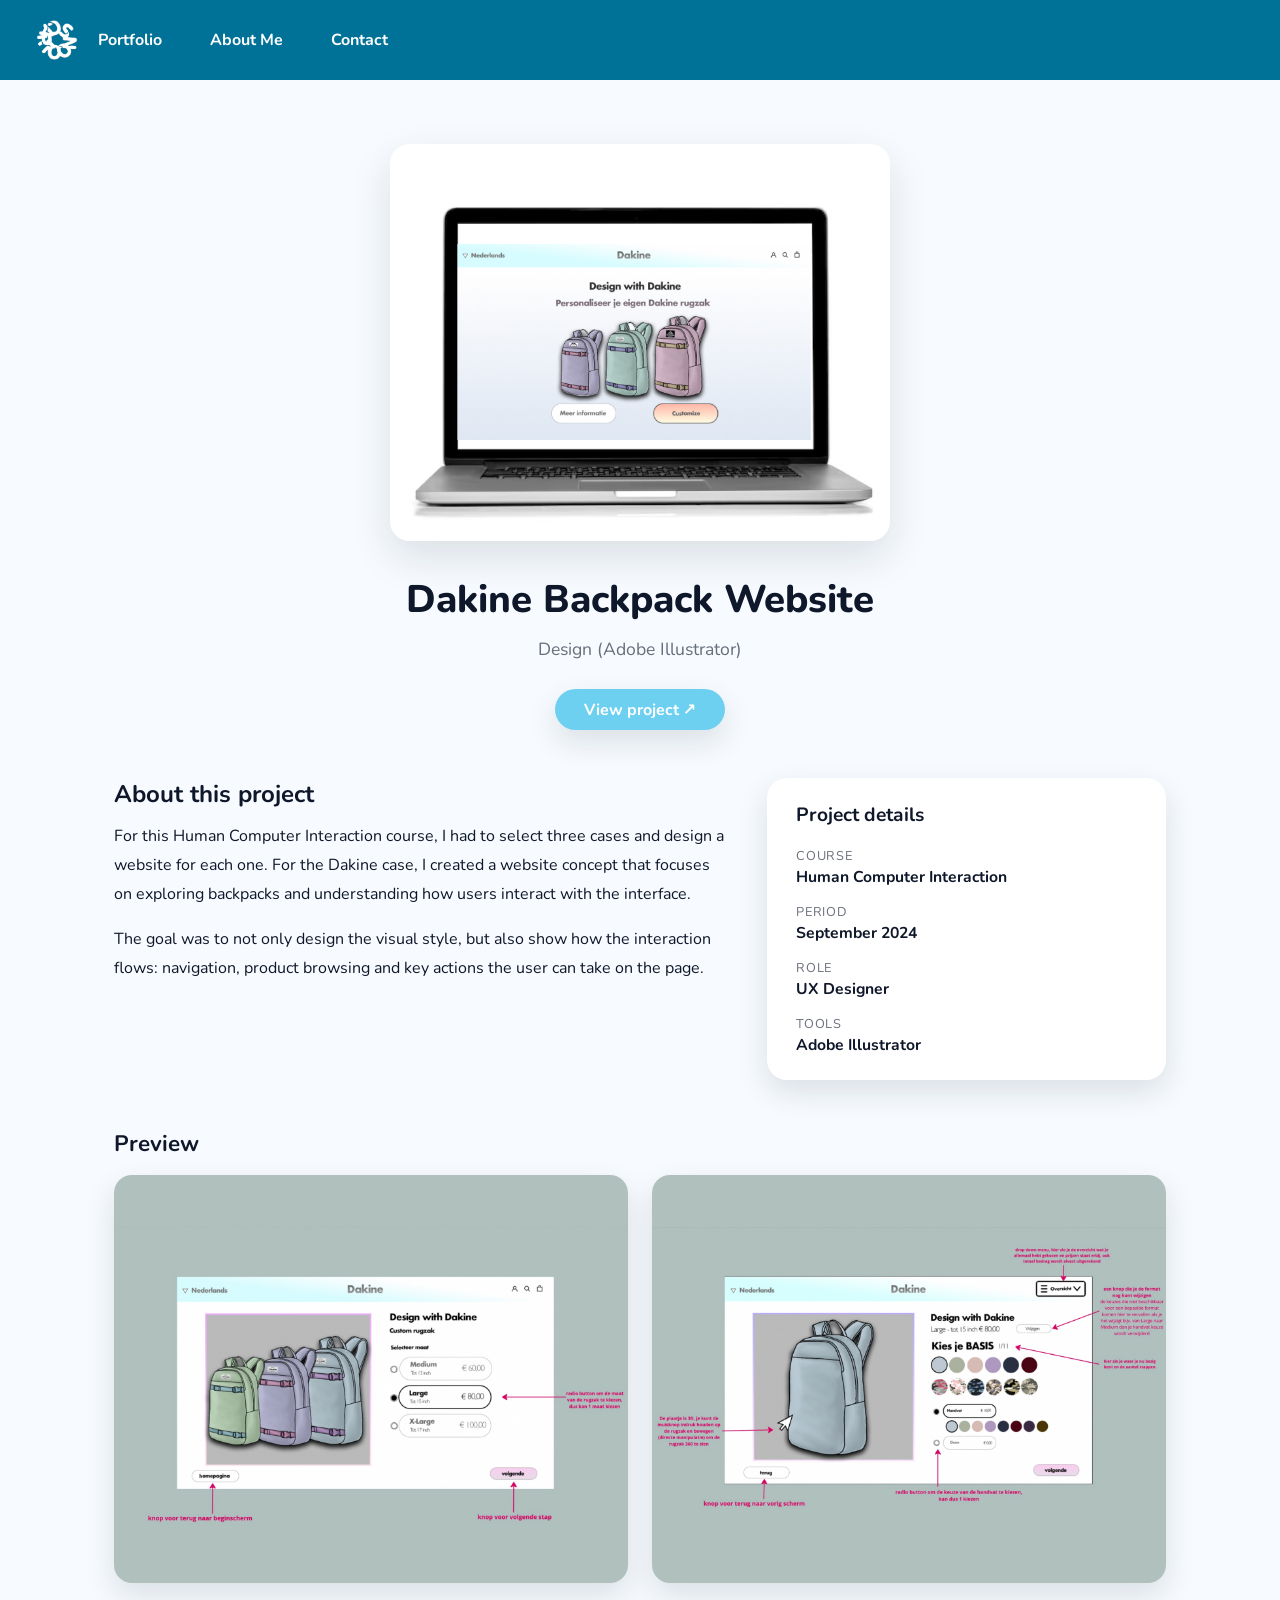
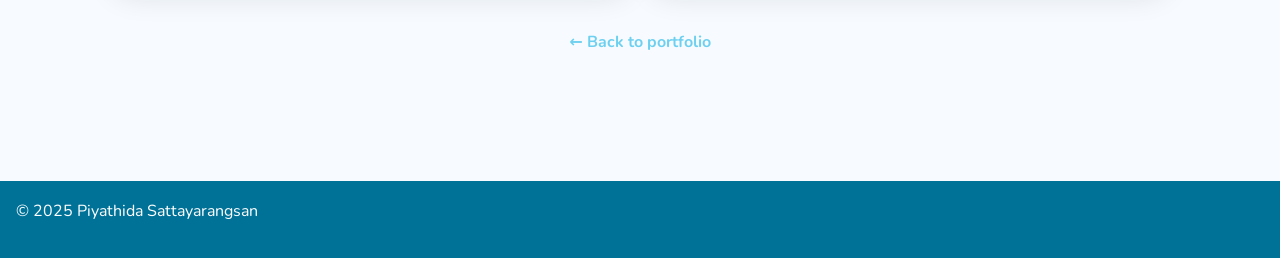
==== commit 4e7ac4f2: "Add files via upload" ====
--- a/1.html
+++ b/1.html
@@ -55,7 +55,7 @@
       <h1>Dakine Backpack Website</h1>
       <p class="project-subtitle">Design (Adobe Illustrator)</p>
 
-      <a class="project-link" href="pdf/Design With Dakine-Cartoon Sattayarangsan-Klas Roze-Versie 06-10-24.pdf" target="_blank" rel="noopener">
+      <a class="project-link" href="pdf/Design-with-dakine.pdf" target="_blank" rel="noopener">
         View project ↗
       </a>
     </section>
--- a/style.css
+++ b/style.css
@@ -353,7 +353,7 @@
 
 /* ========= PORTFOLIO (SECTION 2) ========= */
 
-.index section:nth-of-type(2) h2 {
+.index h2 {
   padding: 1.5em 0 0.5em;
   color: var(--dark-color);
   font-size: 2rem;
@@ -378,7 +378,7 @@
   grid-template-columns: repeat(3, 1fr);
   gap: 2rem;
   place-items: center;
-  margin: 1.5em;
+  margin: 2em;
 }
 
 .index #portfolio article {
@@ -431,6 +431,7 @@
   font-weight: 800;
   color: var(--dark-color);
   margin-bottom: .5rem;
+  text-align: left;
 }
 
 .index #aboutme article > div:first-of-type {
@@ -808,7 +809,7 @@
     color: var(--dark-color);
   }
   
-  .project .project-text p {
+  p {
     line-height: 1.8;
     color: var(--dark-color);
     margin-bottom: 1rem;
@@ -860,11 +861,16 @@
     margin-bottom: 1rem;
     color: var(--dark-color);
   }
+
+   .project .project-gallery h3 {
+    margin-top: 1rem;
+  }
   
   .project .project-gallery-grid {
     display: grid;
     grid-template-columns: repeat(2, minmax(0, 1fr));
     gap: 1.5rem;
+    margin-bottom: 1em;
   }
   
   .project .project-gallery-grid img {
@@ -872,6 +878,13 @@
     border-radius: 18px;
     box-shadow: 0 12px 30px var(--shadow-color);
   }
+
+  .discription {
+    display: flex;
+    flex-direction: column;
+    gap: 1.5em;
+  }
+  
   
   /* Terug-link */
   .project .project-back {
@@ -978,6 +991,10 @@
 
   .index section:nth-of-type(2) {
     padding: 0 1.5rem;
+  }
+
+  .index h2, .index #aboutme article > h2 {
+    font-size: 1.5em;
   }
 
   .about-text p {
@@ -1020,6 +1037,12 @@
     text-align: left;
   
   }
+
+  .project .project-gallery-grid img, .project .project-gallery img {
+    width: 80%;
+    border-radius: 18px;
+    box-shadow: 0 12px 30px var(--shadow-color);
+  }
 }
 
 /* groter dan 1000px */
